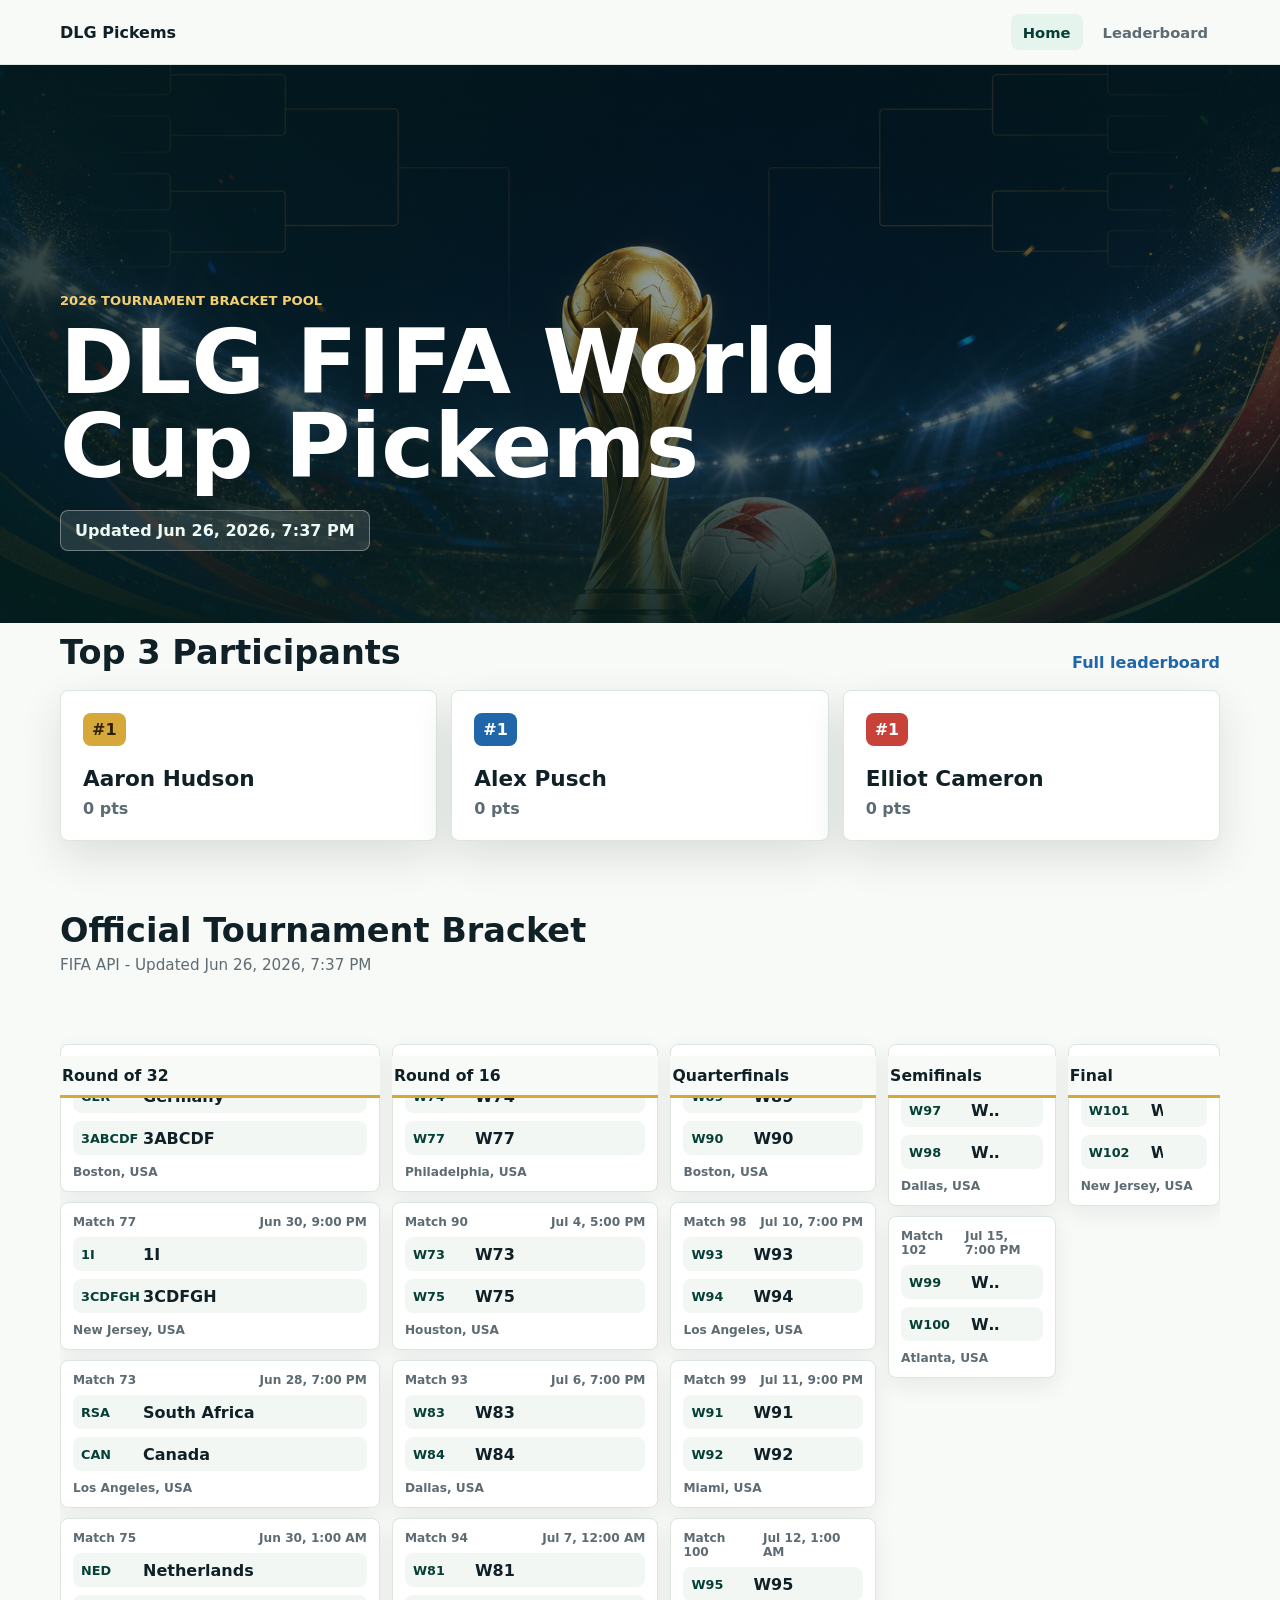
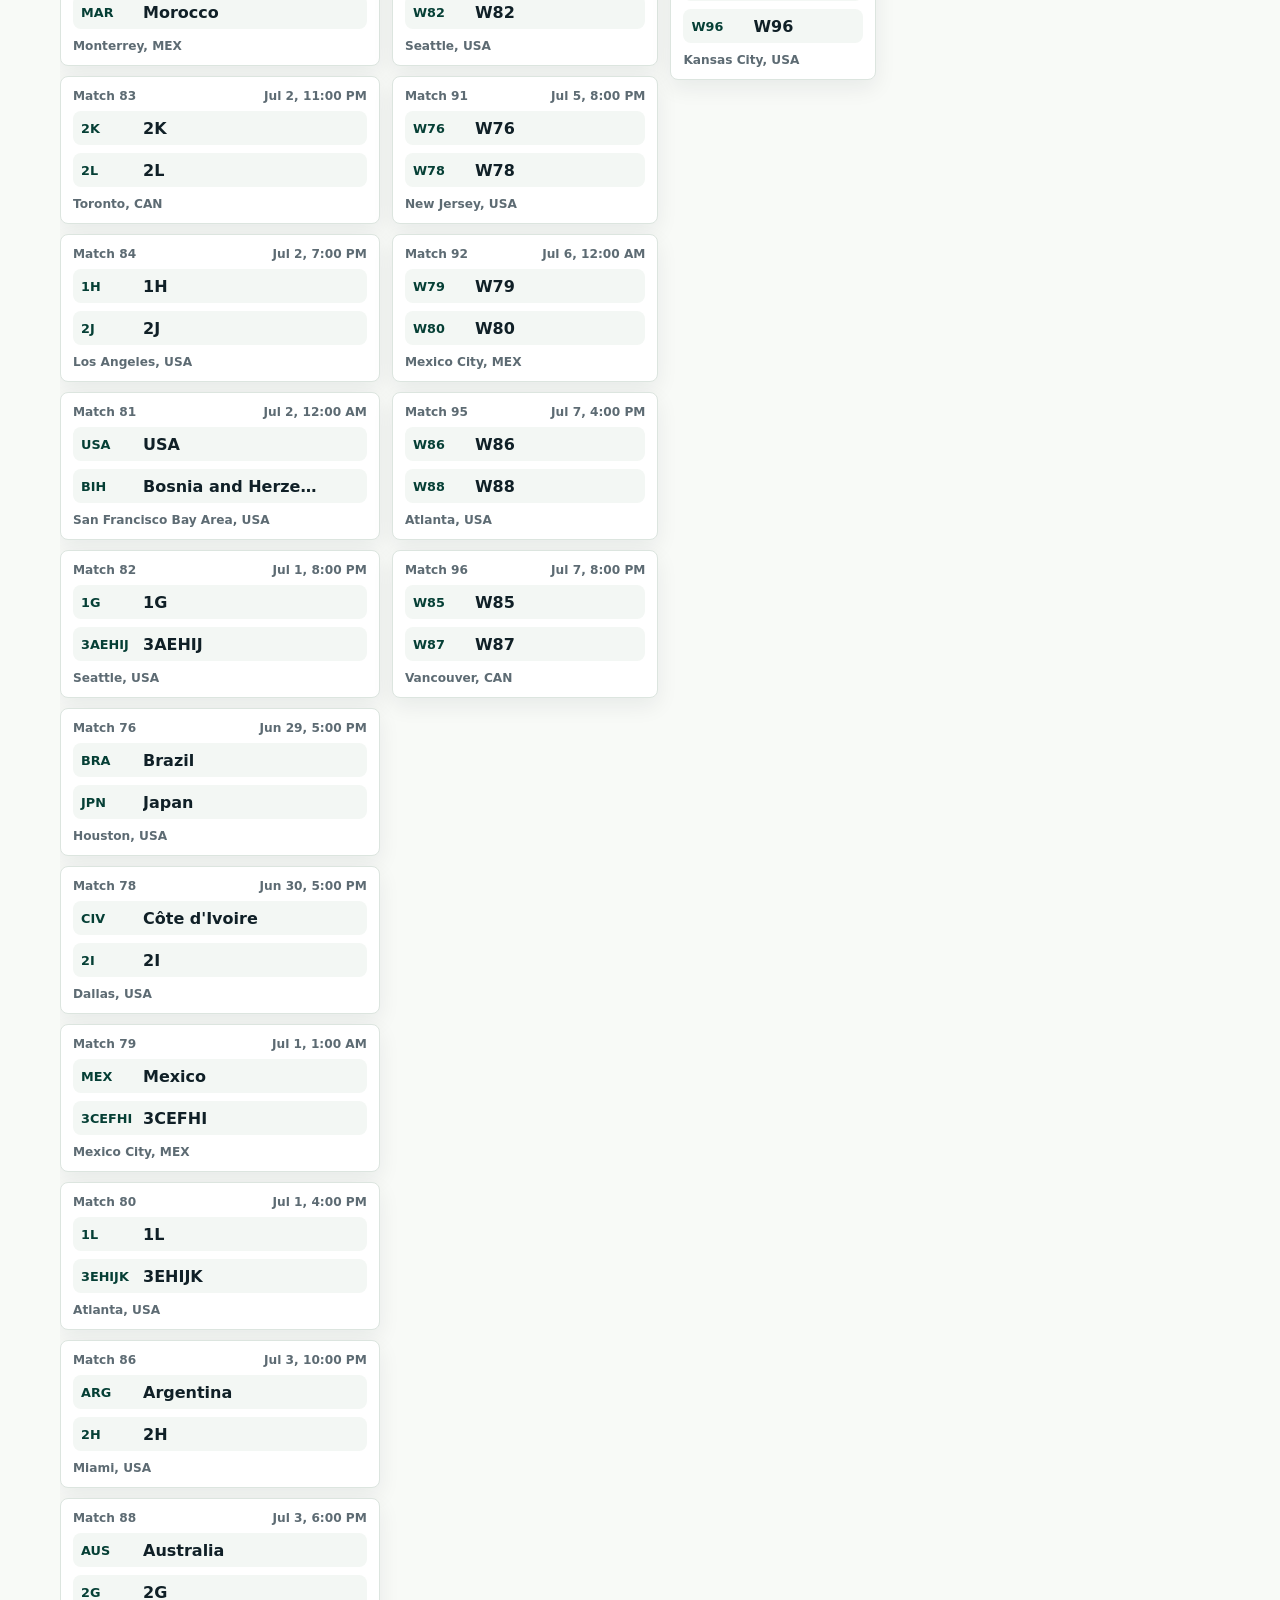
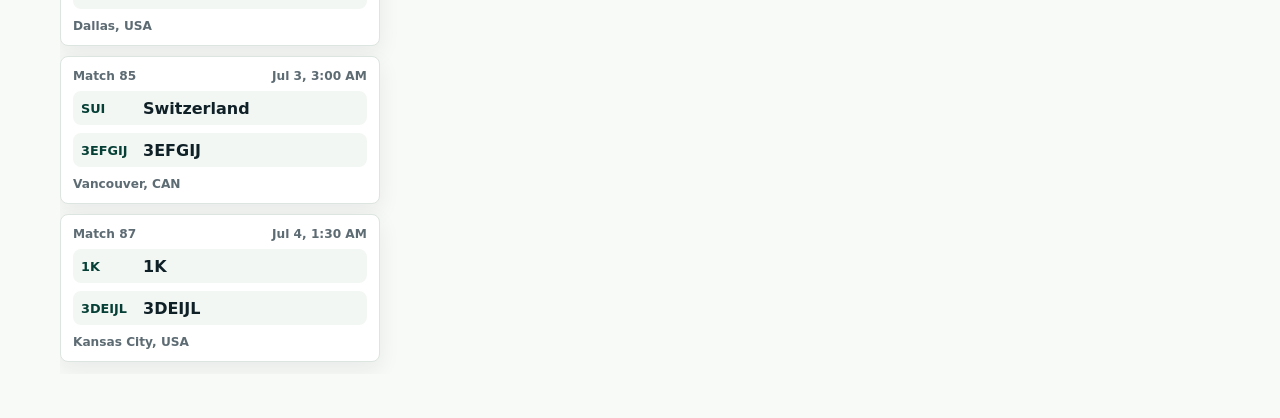
==== site/index.html @ 91b33544 "Initial website Initial website" ====
<!doctype html>
<html lang="en">
  <head>
    <meta charset="utf-8">
    <meta name="viewport" content="width=device-width, initial-scale=1">
    <title>DLG FIFA World Cup Pickems</title>
    <link rel="stylesheet" href="assets/styles.css">
  </head>
  <body data-page="home">
    <header class="site-header">
      <nav class="nav-shell" aria-label="Primary navigation">
        <a class="brand" href="index.html">DLG Pickems</a>
        <div class="nav-links">
          <a aria-current="page" href="index.html">Home</a>
          <a href="leaderboard.html">Leaderboard</a>
        </div>
      </nav>
    </header>

    <main>
      <section class="hero">
        <img class="hero-image" src="assets/hero-stadium.png" alt="">
        <div class="hero-shade"></div>
        <div class="hero-content">
          <p class="eyebrow">2026 Tournament Bracket Pool</p>
          <h1>DLG FIFA World Cup Pickems</h1>
          <div class="update-pill" id="last-updated">Loading latest standings</div>
        </div>
      </section>

      <section class="section-shell podium-section" aria-labelledby="top-three-heading">
        <div class="section-heading">
          <h2 id="top-three-heading">Top 3 Participants</h2>
          <a class="text-link" href="leaderboard.html">Full leaderboard</a>
        </div>
        <div class="podium-grid" id="top-three"></div>
      </section>

      <section class="section-shell bracket-section" aria-labelledby="bracket-heading">
        <div class="section-heading">
          <div>
            <h2 id="bracket-heading">Official Tournament Bracket</h2>
            <p id="bracket-source" class="muted"></p>
          </div>
        </div>
        <div class="bracket-scroll" aria-live="polite">
          <div class="bracket-grid" id="bracket"></div>
        </div>
      </section>
    </main>

    <script src="assets/app.js"></script>
  </body>
</html>
---- site/assets/styles.css ----
:root {
  --ink: #102027;
  --muted: #5d6b73;
  --paper: #f8faf7;
  --panel: #ffffff;
  --line: #dce5df;
  --green: #07885a;
  --deep-green: #053f35;
  --gold: #d6a83a;
  --red: #c9423a;
  --blue: #2166a9;
  --shadow: 0 16px 42px rgba(15, 35, 35, 0.12);
}

* {
  box-sizing: border-box;
}

body {
  margin: 0;
  color: var(--ink);
  background: var(--paper);
  font-family: Inter, ui-sans-serif, system-ui, -apple-system, BlinkMacSystemFont, "Segoe UI", sans-serif;
}

a {
  color: inherit;
}

.site-header {
  position: sticky;
  top: 0;
  z-index: 10;
  background: rgba(248, 250, 247, 0.92);
  border-bottom: 1px solid var(--line);
  backdrop-filter: blur(18px);
}

.site-header.compact {
  position: relative;
}

.nav-shell {
  width: min(1160px, calc(100% - 32px));
  min-height: 64px;
  margin: 0 auto;
  display: flex;
  align-items: center;
  justify-content: space-between;
  gap: 18px;
}

.brand {
  font-weight: 800;
  text-decoration: none;
  letter-spacing: 0;
}

.nav-links {
  display: flex;
  gap: 8px;
}

.nav-links a {
  min-height: 36px;
  display: inline-flex;
  align-items: center;
  border-radius: 8px;
  padding: 0 12px;
  color: var(--muted);
  text-decoration: none;
  font-size: 0.92rem;
  font-weight: 700;
}

.nav-links a[aria-current="page"] {
  color: var(--deep-green);
  background: #e5f4ed;
}

.hero {
  position: relative;
  min-height: clamp(390px, 62vh, 620px);
  display: grid;
  align-items: end;
  overflow: hidden;
  background: var(--deep-green);
}

.hero-image,
.hero-shade {
  position: absolute;
  inset: 0;
  width: 100%;
  height: 100%;
}

.hero-image {
  object-fit: cover;
}

.hero-shade {
  background:
    linear-gradient(180deg, rgba(4, 28, 29, 0.42), rgba(4, 28, 29, 0.2) 38%, rgba(4, 28, 29, 0.86)),
    linear-gradient(90deg, rgba(4, 28, 29, 0.78), rgba(4, 28, 29, 0.25) 58%, rgba(4, 28, 29, 0.55));
}

.hero-content {
  position: relative;
  width: min(1160px, calc(100% - 32px));
  margin: 0 auto;
  padding: 88px 0 72px;
  color: white;
}

.eyebrow {
  margin: 0 0 12px;
  color: #f3cf72;
  font-size: 0.82rem;
  font-weight: 900;
  letter-spacing: 0;
  text-transform: uppercase;
}

.hero h1,
.leaderboard-title h1 {
  margin: 0;
  font-size: clamp(2.7rem, 7vw, 6.7rem);
  line-height: 0.94;
  letter-spacing: 0;
  max-width: 980px;
}

.update-pill {
  width: fit-content;
  max-width: 100%;
  margin-top: 22px;
  border: 1px solid rgba(255, 255, 255, 0.35);
  border-radius: 8px;
  padding: 10px 14px;
  background: rgba(255, 255, 255, 0.12);
  color: #eef9f4;
  font-weight: 800;
}

.section-shell {
  width: min(1160px, calc(100% - 32px));
  margin: 0 auto;
  padding: 44px 0;
}

.podium-section {
  margin-top: -34px;
  position: relative;
  z-index: 2;
}

.section-heading,
.leaderboard-title {
  display: flex;
  align-items: end;
  justify-content: space-between;
  gap: 20px;
  margin-bottom: 18px;
}

h2 {
  margin: 0;
  font-size: clamp(1.45rem, 3vw, 2.1rem);
  letter-spacing: 0;
}

.muted {
  margin: 6px 0 0;
  color: var(--muted);
  font-size: 0.95rem;
}

.text-link {
  color: var(--blue);
  font-weight: 800;
  text-decoration: none;
}

.podium-grid {
  display: grid;
  grid-template-columns: repeat(3, minmax(0, 1fr));
  gap: 14px;
}

.podium-card {
  min-height: 150px;
  border: 1px solid var(--line);
  border-radius: 8px;
  padding: 22px;
  background: var(--panel);
  box-shadow: var(--shadow);
}

.rank-mark {
  width: fit-content;
  min-width: 42px;
  border-radius: 8px;
  padding: 7px 9px;
  color: white;
  background: var(--deep-green);
  font-weight: 900;
}

.rank-1 .rank-mark {
  background: var(--gold);
  color: #2c2104;
}

.rank-2 .rank-mark {
  background: var(--blue);
}

.rank-3 .rank-mark {
  background: var(--red);
}

.podium-card h3 {
  margin: 20px 0 8px;
  font-size: 1.35rem;
  letter-spacing: 0;
}

.podium-card p {
  margin: 0;
  color: var(--muted);
  font-weight: 900;
}

.bracket-section {
  padding-top: 26px;
}

.bracket-scroll {
  overflow-x: auto;
  padding-bottom: 12px;
}

.bracket-grid {
  min-width: 1080px;
  display: grid;
  grid-template-columns: 2.1fr 1.75fr 1.35fr 1.1fr 1fr;
  gap: 12px;
  align-items: start;
}

.round-column {
  min-width: 0;
}

.round-column h3 {
  position: sticky;
  top: 64px;
  z-index: 1;
  margin: 0 0 10px;
  border-bottom: 3px solid var(--gold);
  padding: 10px 2px;
  background: var(--paper);
  font-size: 0.98rem;
  letter-spacing: 0;
}

.match-list {
  display: grid;
  gap: 10px;
}

.match-card {
  border: 1px solid var(--line);
  border-radius: 8px;
  padding: 12px;
  background: var(--panel);
  box-shadow: 0 8px 22px rgba(16, 32, 39, 0.07);
}

.match-card.completed {
  border-color: rgba(7, 136, 90, 0.45);
}

.match-meta,
.venue {
  display: flex;
  justify-content: space-between;
  gap: 10px;
  color: var(--muted);
  font-size: 0.76rem;
  font-weight: 800;
}

.team-row {
  min-height: 34px;
  display: grid;
  grid-template-columns: minmax(44px, 54px) minmax(0, 1fr) 28px;
  align-items: center;
  gap: 8px;
  margin-top: 8px;
  border-radius: 8px;
  padding: 7px 8px;
  background: #f3f7f4;
}

.team-row.winner {
  background: #e2f4ea;
  outline: 2px solid rgba(7, 136, 90, 0.35);
}

.team-abbr {
  color: var(--deep-green);
  font-size: 0.8rem;
  font-weight: 900;
}

.team-name {
  min-width: 0;
  overflow: hidden;
  text-overflow: ellipsis;
  white-space: nowrap;
  font-weight: 800;
}

.score {
  text-align: right;
  font-weight: 900;
}

.venue {
  margin-top: 10px;
  justify-content: flex-start;
}

.leaderboard-main {
  min-height: calc(100vh - 65px);
  background:
    linear-gradient(135deg, rgba(7, 136, 90, 0.09), transparent 45%),
    linear-gradient(35deg, rgba(33, 102, 169, 0.08), transparent 55%),
    var(--paper);
}

.leaderboard-title {
  padding-top: 22px;
}

.leaderboard-title h1 {
  color: var(--deep-green);
}

.table-wrap {
  overflow-x: auto;
  border: 1px solid var(--line);
  border-radius: 8px;
  background: white;
  box-shadow: var(--shadow);
}

.leaderboard-table {
  width: 100%;
  border-collapse: collapse;
}

.leaderboard-table th,
.leaderboard-table td {
  padding: 16px;
  border-bottom: 1px solid var(--line);
  text-align: left;
}

.leaderboard-table th {
  color: var(--deep-green);
  background: #edf6f0;
  font-size: 0.78rem;
  text-transform: uppercase;
  letter-spacing: 0;
}

.leaderboard-table td:first-child,
.leaderboard-table td:last-child {
  width: 120px;
  font-weight: 900;
}

.leaderboard-table tr:last-child td {
  border-bottom: 0;
}

.error-banner {
  position: fixed;
  right: 16px;
  bottom: 16px;
  max-width: 360px;
  border-radius: 8px;
  padding: 14px 16px;
  background: #fff1f0;
  color: #8a1f16;
  box-shadow: var(--shadow);
  font-weight: 800;
}

@media (max-width: 760px) {
  .nav-shell {
    min-height: 58px;
  }

  .brand {
    max-width: 138px;
  }

  .nav-links a {
    padding: 0 9px;
    font-size: 0.86rem;
  }

  .hero {
    min-height: 460px;
  }

  .hero-content {
    padding: 72px 0 58px;
  }

  .hero h1,
  .leaderboard-title h1 {
    font-size: clamp(2.35rem, 14vw, 4rem);
  }

  .section-heading,
  .leaderboard-title {
    align-items: start;
    flex-direction: column;
  }

  .podium-grid {
    grid-template-columns: 1fr;
  }

  .bracket-grid {
    min-width: 0;
    grid-template-columns: 1fr;
  }

  .round-column h3 {
    position: static;
  }

  .leaderboard-table th,
  .leaderboard-table td {
    padding: 13px 12px;
  }
}
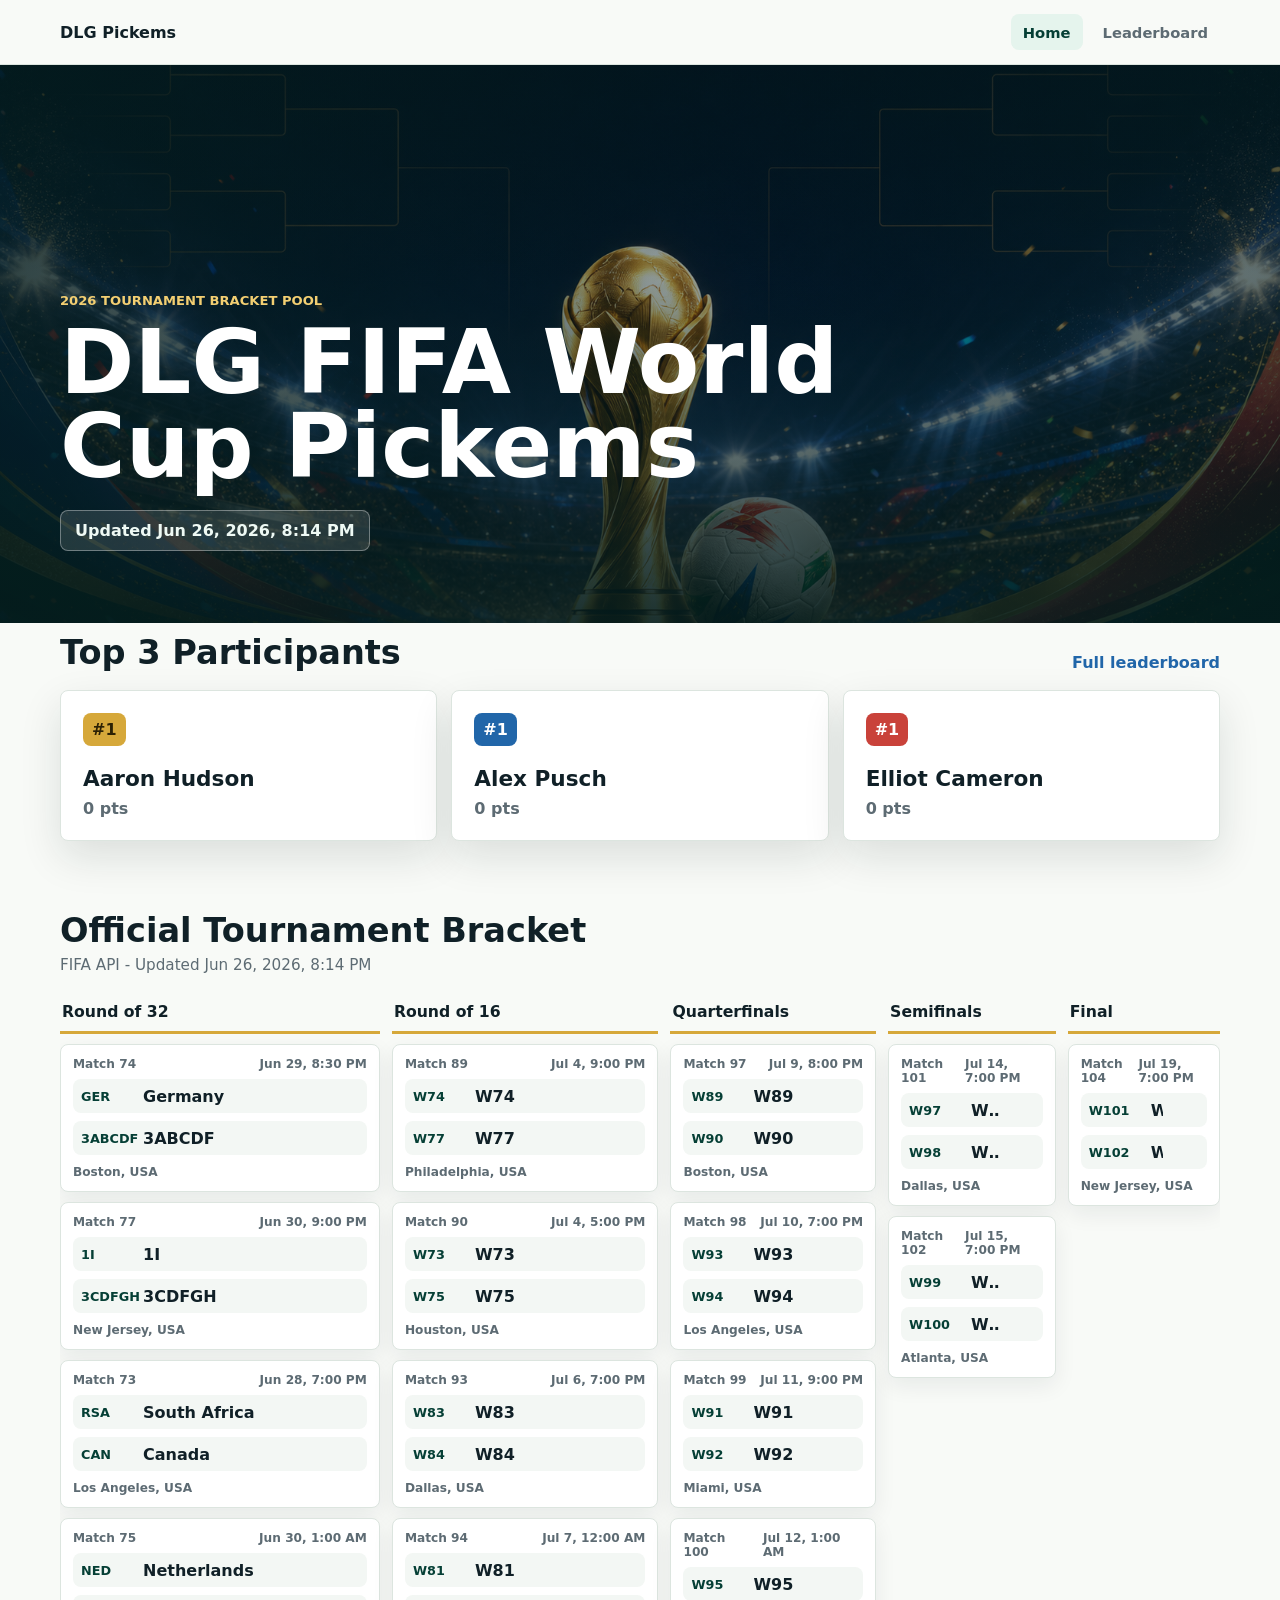
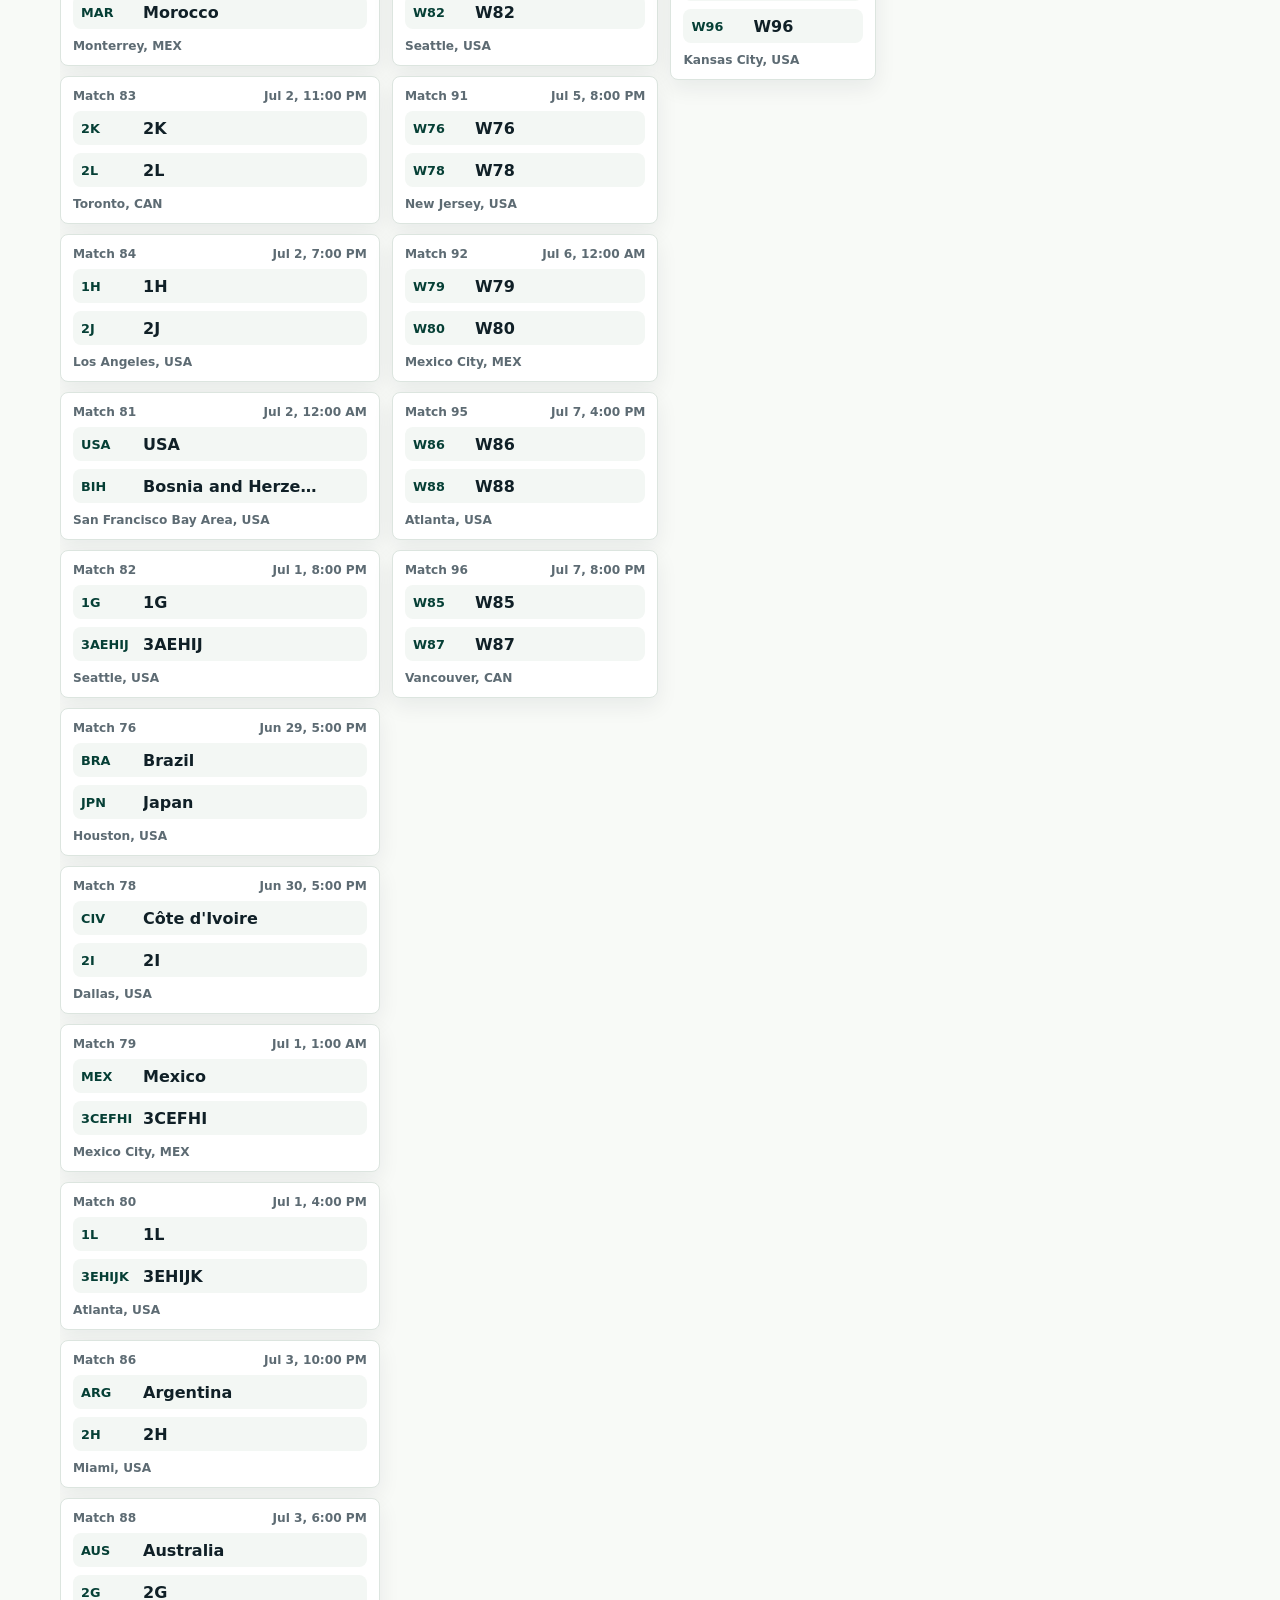
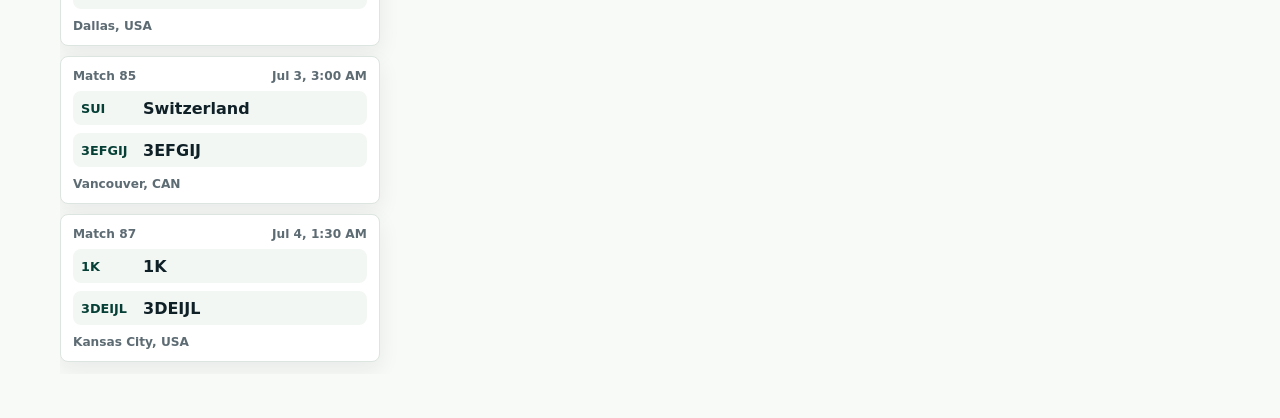
==== commit 5b530033: "Update index.html" ====
--- a/site/index.html
+++ b/site/index.html
@@ -3,7 +3,7 @@
   <head>
     <meta charset="utf-8">
     <meta name="viewport" content="width=device-width, initial-scale=1">
-    <title>DLG FIFA World Cup Pickems</title>
+    <title>DLG FIFA World Cup Bracket Challenge</title>
     <link rel="stylesheet" href="assets/styles.css">
   </head>
   <body data-page="home">
--- a/site/assets/styles.css
+++ b/site/assets/styles.css
@@ -254,9 +254,6 @@
 }
 
 .round-column h3 {
-  position: sticky;
-  top: 64px;
-  z-index: 1;
   margin: 0 0 10px;
   border-bottom: 3px solid var(--gold);
   padding: 10px 2px;
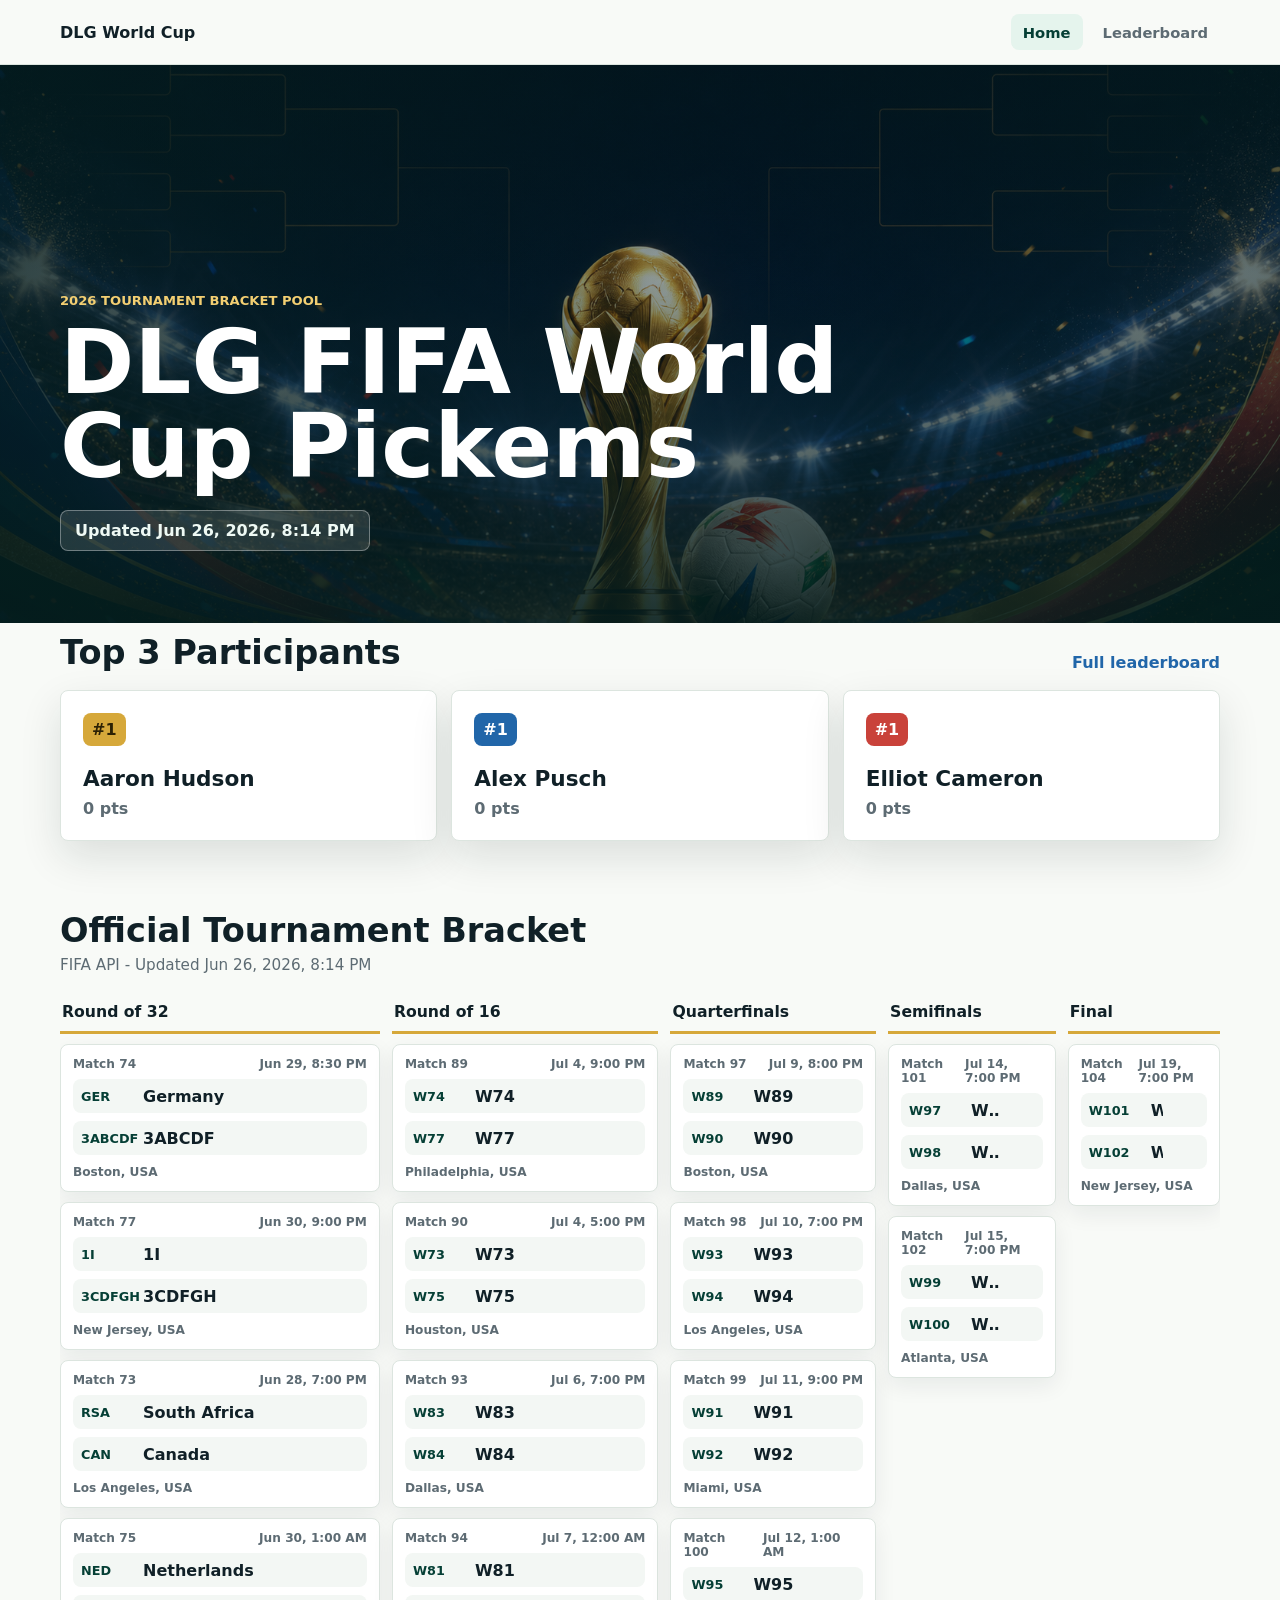
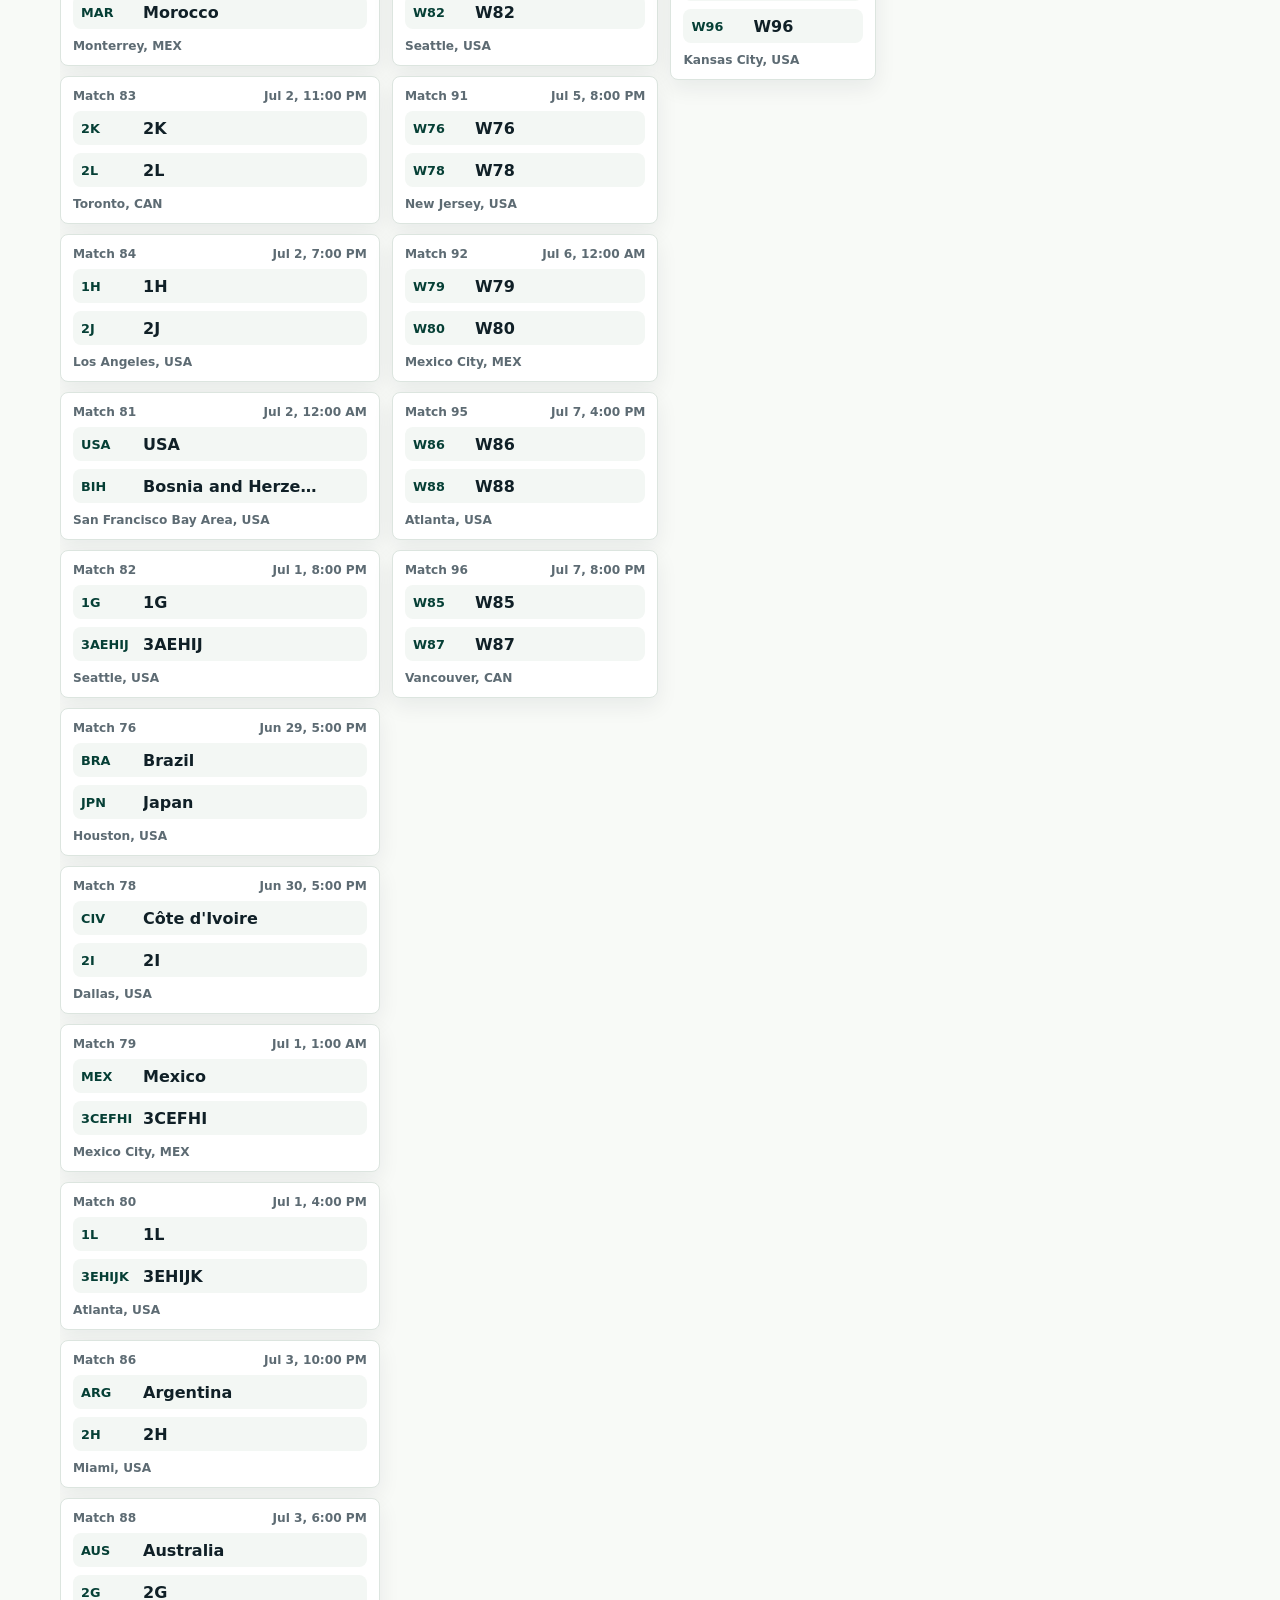
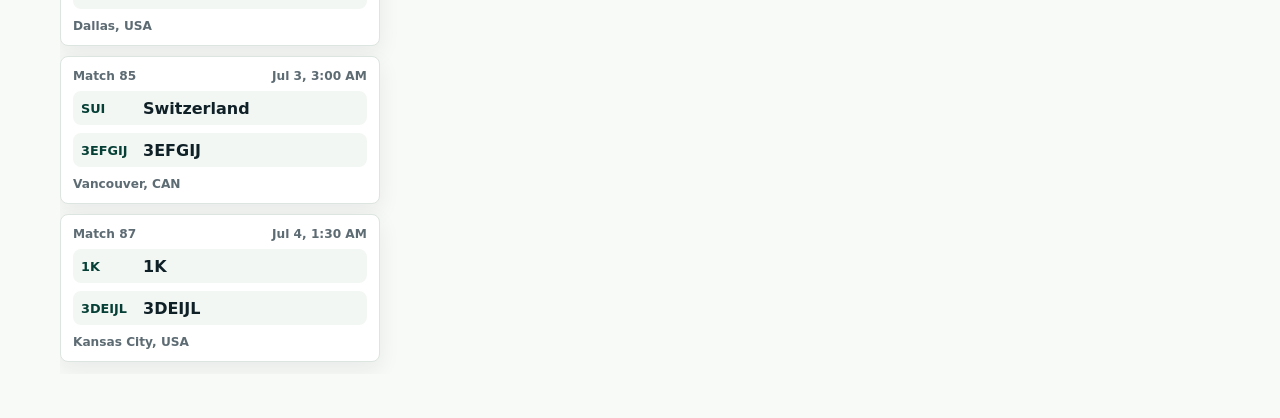
==== commit 8fd682db: "Update index.html" ====
--- a/site/index.html
+++ b/site/index.html
@@ -9,7 +9,7 @@
   <body data-page="home">
     <header class="site-header">
       <nav class="nav-shell" aria-label="Primary navigation">
-        <a class="brand" href="index.html">DLG Pickems</a>
+        <a class="brand" href="index.html">DLG World Cup</a>
         <div class="nav-links">
           <a aria-current="page" href="index.html">Home</a>
           <a href="leaderboard.html">Leaderboard</a>
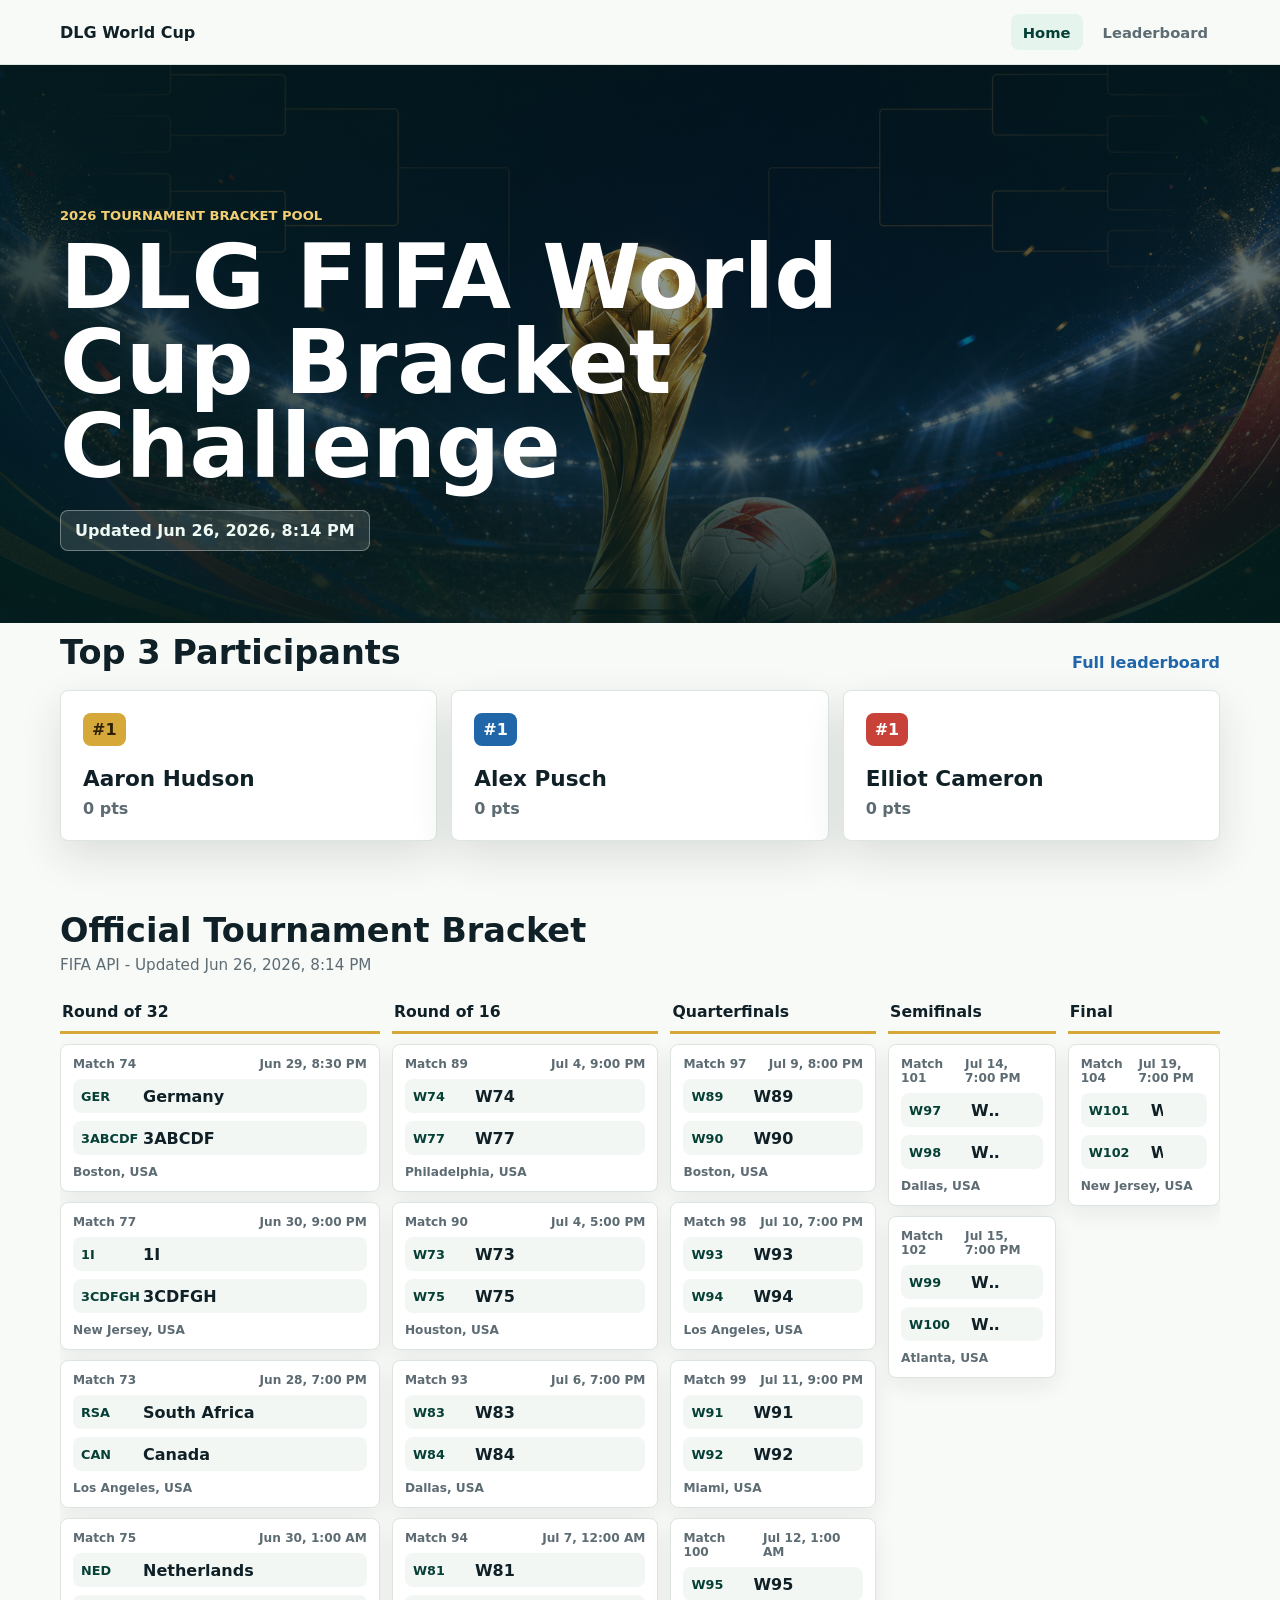
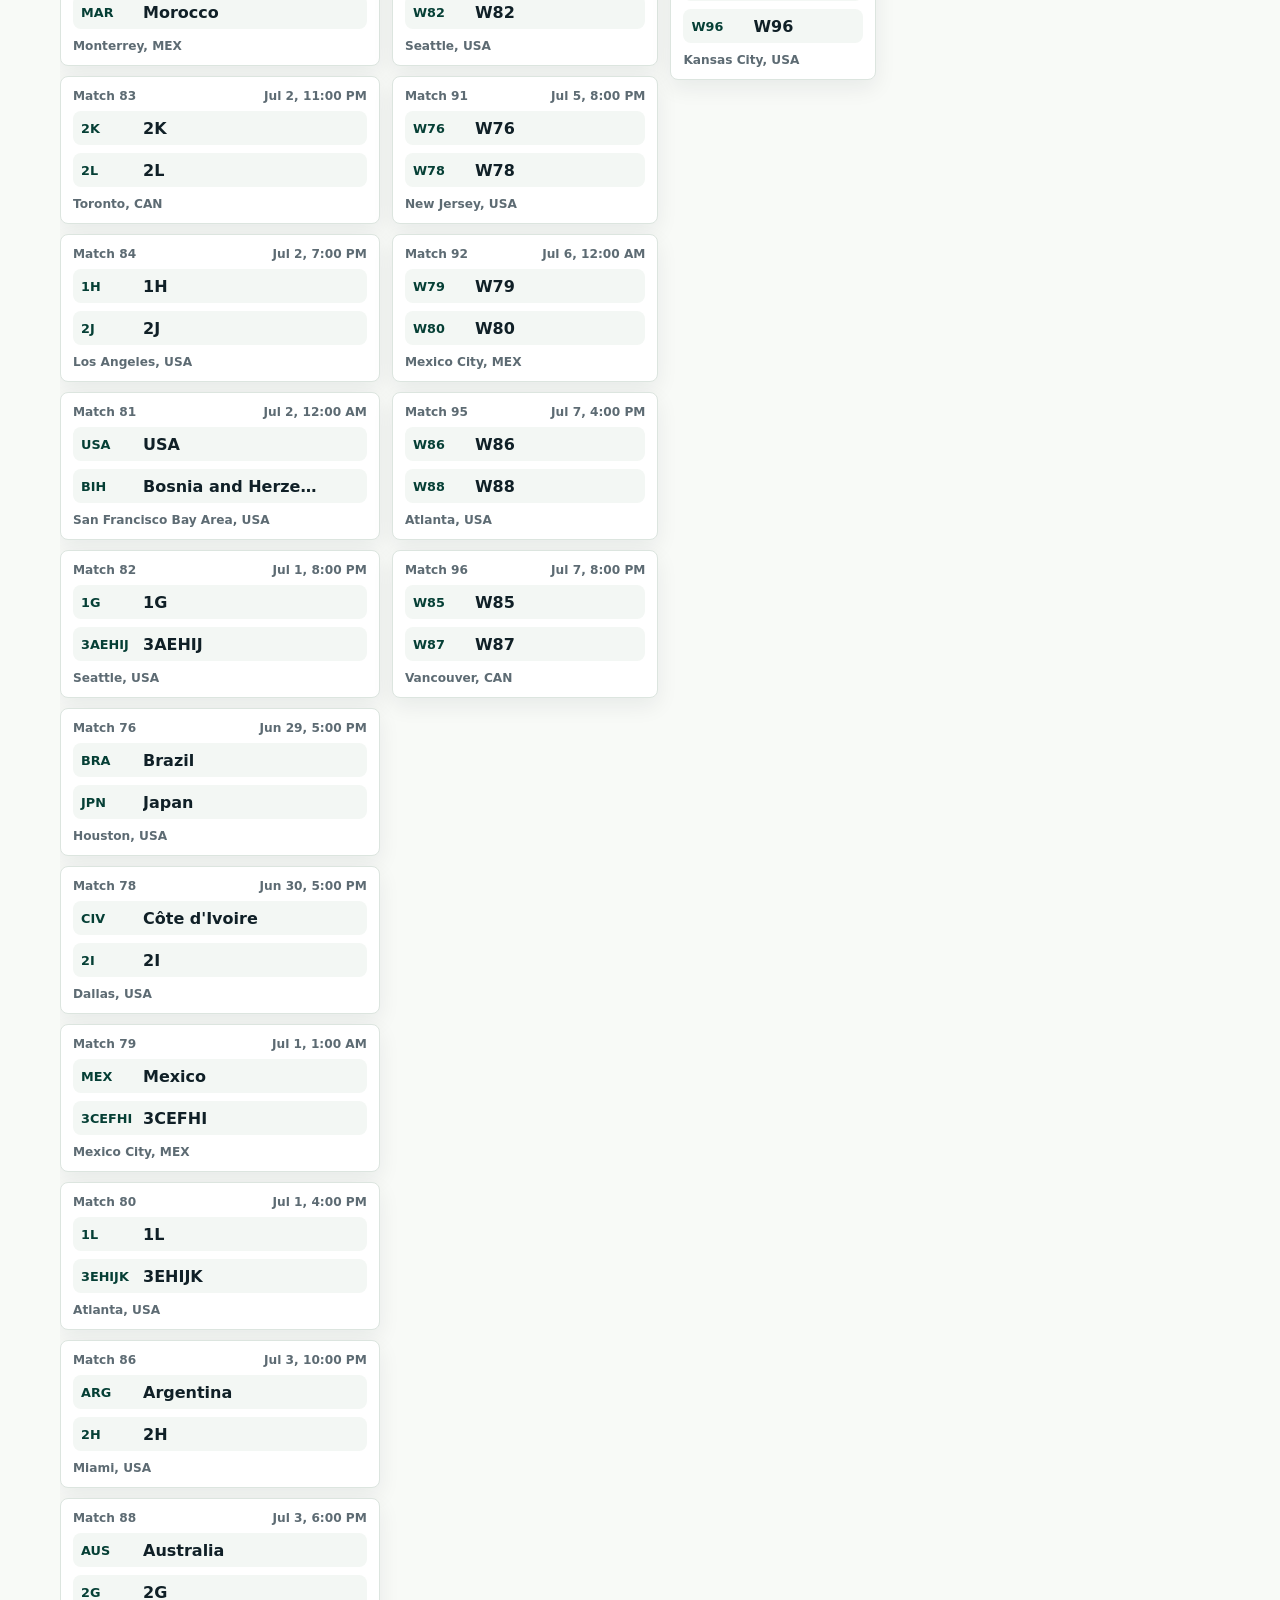
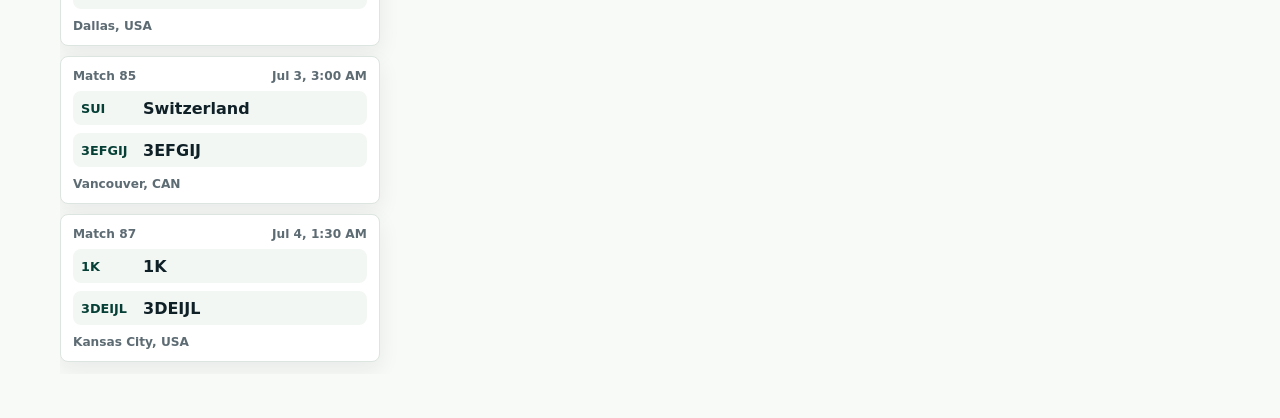
==== commit 11053cf2: "Update index.html" ====
--- a/site/index.html
+++ b/site/index.html
@@ -23,7 +23,7 @@
         <div class="hero-shade"></div>
         <div class="hero-content">
           <p class="eyebrow">2026 Tournament Bracket Pool</p>
-          <h1>DLG FIFA World Cup Pickems</h1>
+          <h1>DLG FIFA World Cup Bracket Challenge</h1>
           <div class="update-pill" id="last-updated">Loading latest standings</div>
         </div>
       </section>
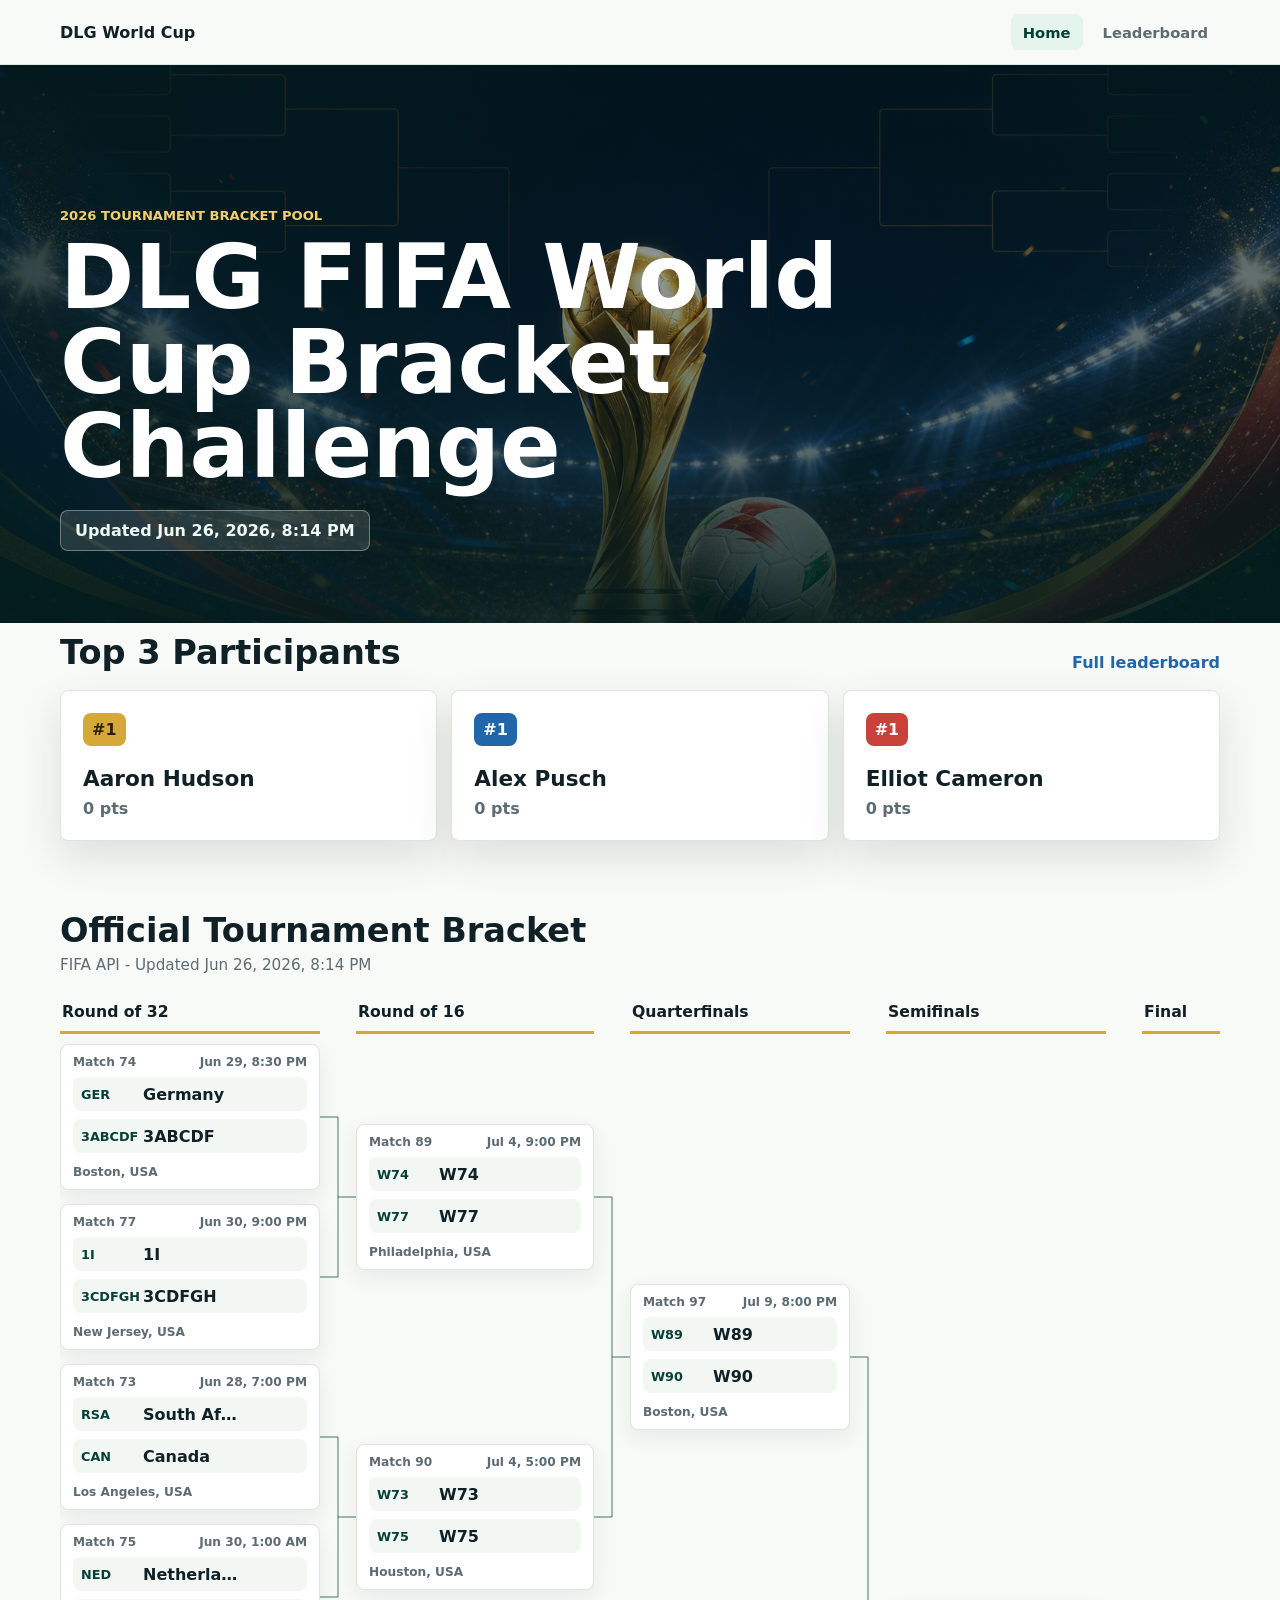
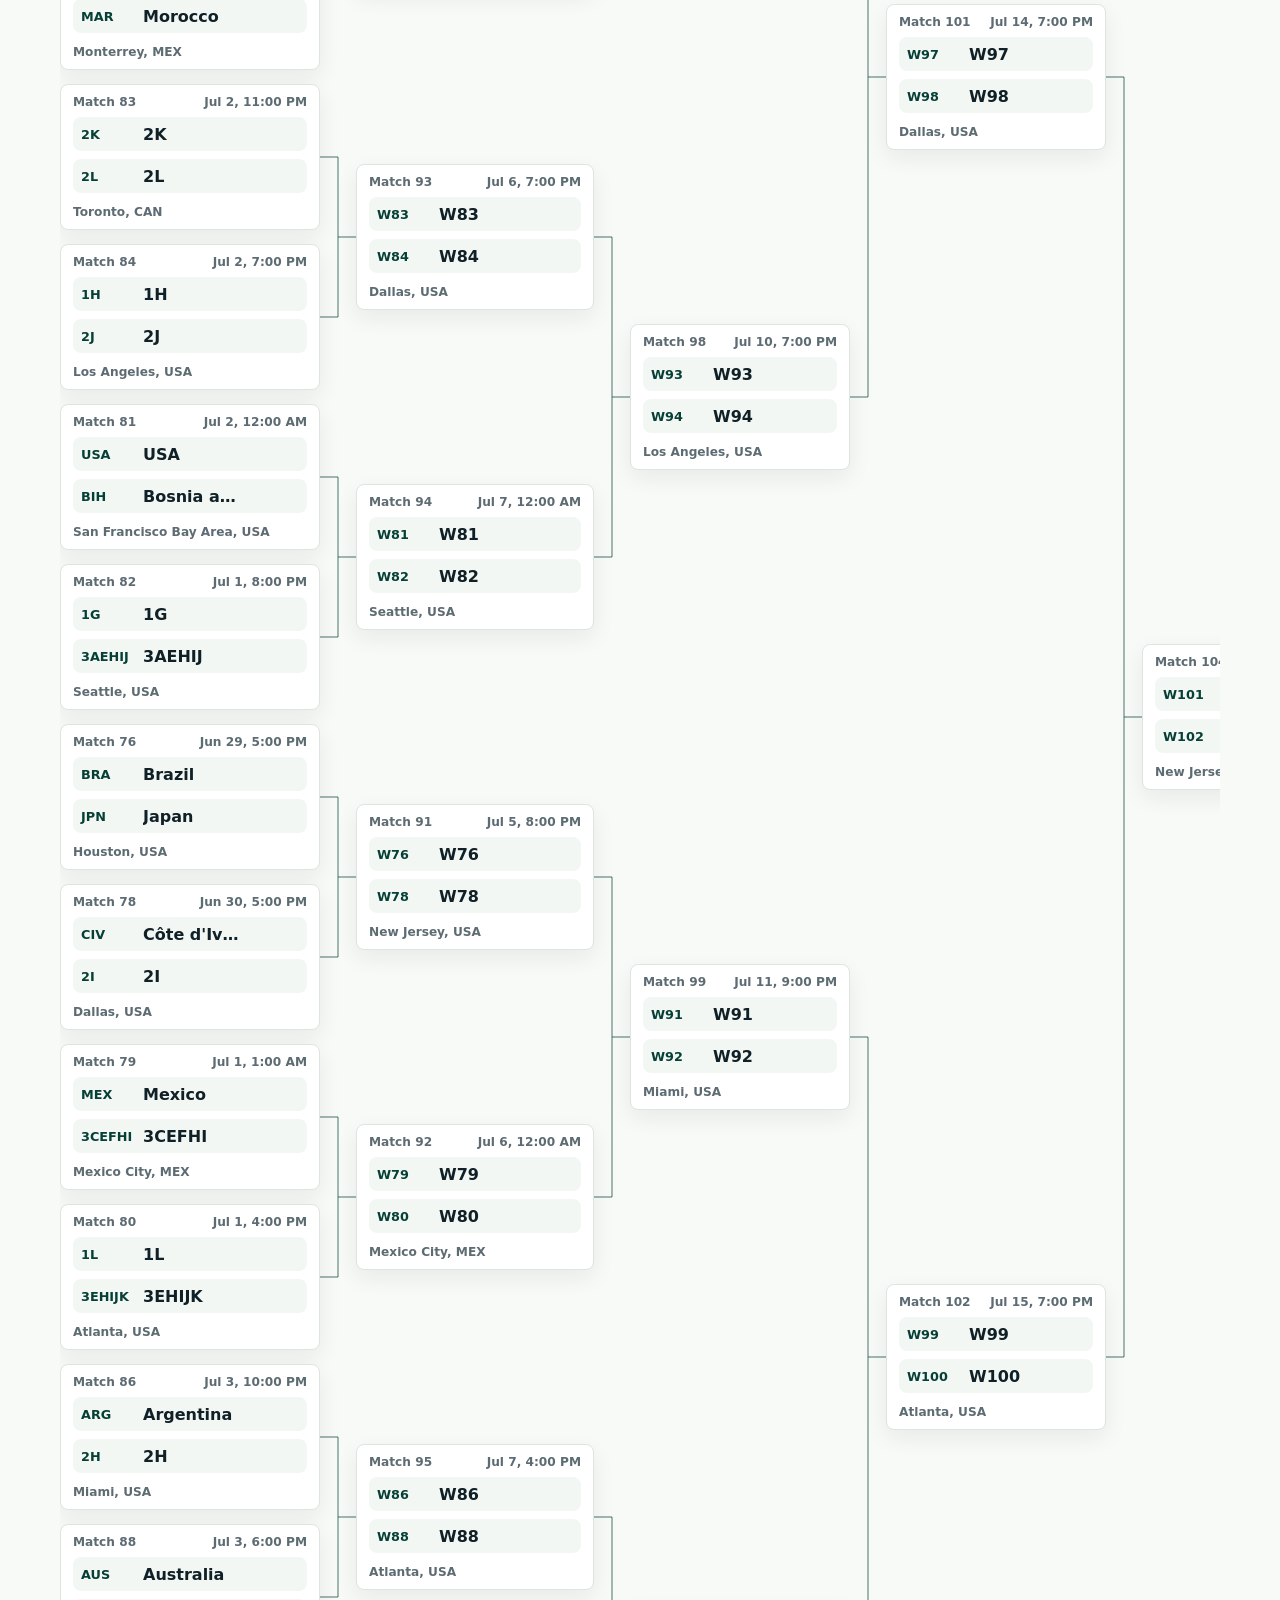
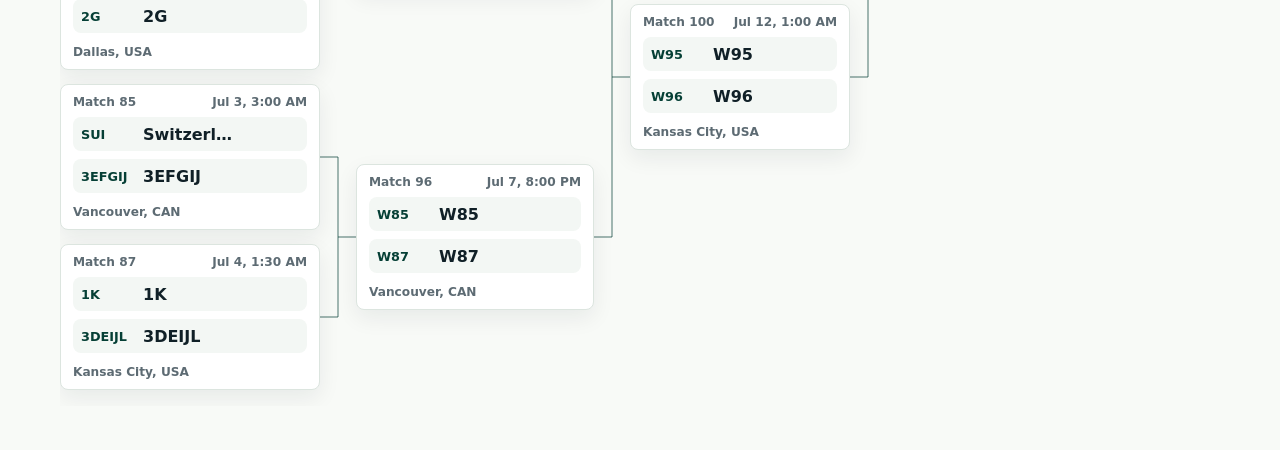
==== commit 153fade4: "Update index.html" ====
--- a/site/index.html
+++ b/site/index.html
@@ -38,11 +38,12 @@
 
       <section class="section-shell bracket-section" aria-labelledby="bracket-heading">
         <div class="section-heading">
-          <div>
-            <h2 id="bracket-heading">Official Tournament Bracket</h2>
-            <p id="bracket-source" class="muted"></p>
-          </div>
-        </div>
+  <div>
+    <h2 id="bracket-heading">Official Tournament Bracket</h2>
+    <p id="bracket-source" class="muted"></p>
+  </div>
+  <aside class="next-match-card" id="next-match" aria-label="Next match" aria-live="polite"></aside>
+</div>
         <div class="bracket-scroll" aria-live="polite">
           <div class="bracket-grid" id="bracket"></div>
         </div>
--- a/site/assets/styles.css
+++ b/site/assets/styles.css
@@ -238,19 +238,48 @@
 
 .bracket-scroll {
   overflow-x: auto;
-  padding-bottom: 12px;
+  padding: 0 0 16px;
 }
 
 .bracket-grid {
-  min-width: 1080px;
+  --match-card-height: 146px;
+  --match-gap: 14px;
+  --connector-run: 18px;
+  --connector-color: rgba(5, 63, 53, 0.36);
+  min-width: 1302px;
   display: grid;
-  grid-template-columns: 2.1fr 1.75fr 1.35fr 1.1fr 1fr;
-  gap: 12px;
+  grid-template-columns: 260px 238px 220px 220px 220px;
+  gap: 36px;
   align-items: start;
 }
 
 .round-column {
+  --round-offset: 0;
+  --round-gap: var(--match-gap);
+  --branch-offset: 80px;
   min-width: 0;
+}
+
+.round-2 {
+  --round-offset: 80px;
+  --round-gap: 174px;
+  --branch-offset: 160px;
+}
+
+.round-3 {
+  --round-offset: 240px;
+  --round-gap: 494px;
+  --branch-offset: 320px;
+}
+
+.round-4 {
+  --round-offset: 560px;
+  --round-gap: 1134px;
+  --branch-offset: 640px;
+}
+
+.round-5 {
+  --round-offset: 1200px;
 }
 
 .round-column h3 {
@@ -264,15 +293,66 @@
 
 .match-list {
   display: grid;
-  gap: 10px;
+  gap: var(--round-gap);
+  padding-top: var(--round-offset);
+}
+
+.match-node {
+  position: relative;
+}
+
+.match-node::before,
+.match-node::after {
+  content: "";
+  position: absolute;
+  top: 50%;
+  z-index: 0;
+  height: 2px;
+  background: var(--connector-color);
+  transform: translateY(-50%);
+  pointer-events: none;
+}
+
+.match-node.has-prev::before {
+  right: 100%;
+  width: var(--connector-run);
+}
+
+.match-node.has-next::after {
+  left: 100%;
+  width: var(--connector-run);
 }
 
 .match-card {
+  position: relative;
+  z-index: 1;
+  height: var(--match-card-height);
+  display: flex;
+  flex-direction: column;
   border: 1px solid var(--line);
   border-radius: 8px;
-  padding: 12px;
+  padding: 10px 12px;
   background: var(--panel);
   box-shadow: 0 8px 22px rgba(16, 32, 39, 0.07);
+}
+
+.match-node.has-next.pair-top .match-card::after,
+.match-node.has-next.pair-bottom .match-card::after {
+  content: "";
+  position: absolute;
+  left: calc(100% + var(--connector-run));
+  width: 2px;
+  height: var(--branch-offset);
+  background: var(--connector-color);
+  pointer-events: none;
+}
+
+.match-node.has-next.pair-top .match-card::after {
+  top: 50%;
+}
+
+.match-node.has-next.pair-bottom .match-card::after {
+  bottom: 50%;
 }
 
 .match-card.completed {
@@ -292,7 +372,7 @@
 .team-row {
   min-height: 34px;
   display: grid;
-  grid-template-columns: minmax(44px, 54px) minmax(0, 1fr) 28px;
+  grid-template-columns: minmax(44px, 54px) minmax(0, 1fr) 52px;
   align-items: center;
   gap: 8px;
   margin-top: 8px;
@@ -321,12 +401,13 @@
 }
 
 .score {
+  white-space: nowrap;
   text-align: right;
   font-weight: 900;
 }
 
 .venue {
-  margin-top: 10px;
+  margin-top: auto;
   justify-content: flex-start;
 }
 
@@ -437,10 +518,27 @@
   .bracket-grid {
     min-width: 0;
     grid-template-columns: 1fr;
+    gap: 18px;
   }
 
   .round-column h3 {
     position: static;
+  }
+
+  .match-list {
+    gap: 10px;
+    padding-top: 0;
+  }
+
+  .match-node::before,
+  .match-node::after,
+  .match-node.has-next .match-card::after {
+    display: none;
+  }
+
+  .match-card {
+    height: auto;
+    min-height: 132px;
   }
 
   .leaderboard-table th,
@@ -448,4 +546,3 @@
     padding: 13px 12px;
   }
 }
-
